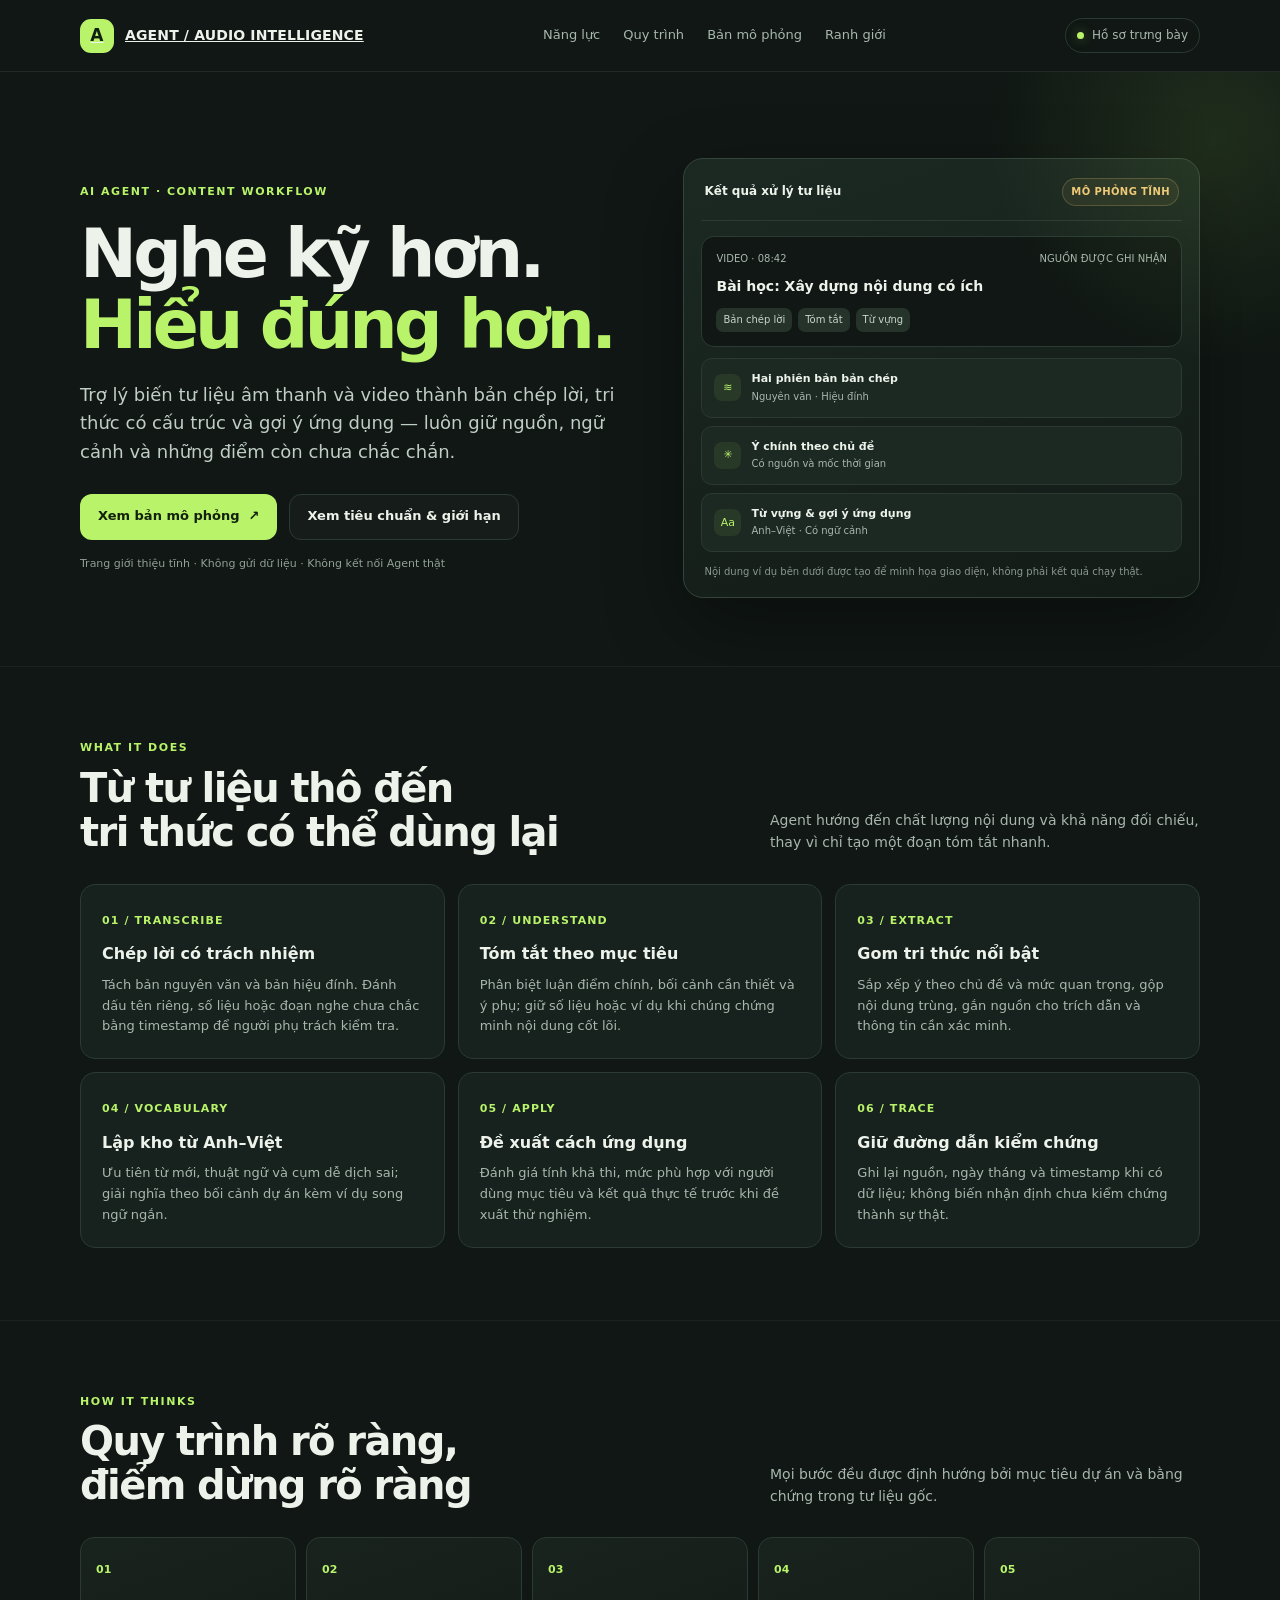
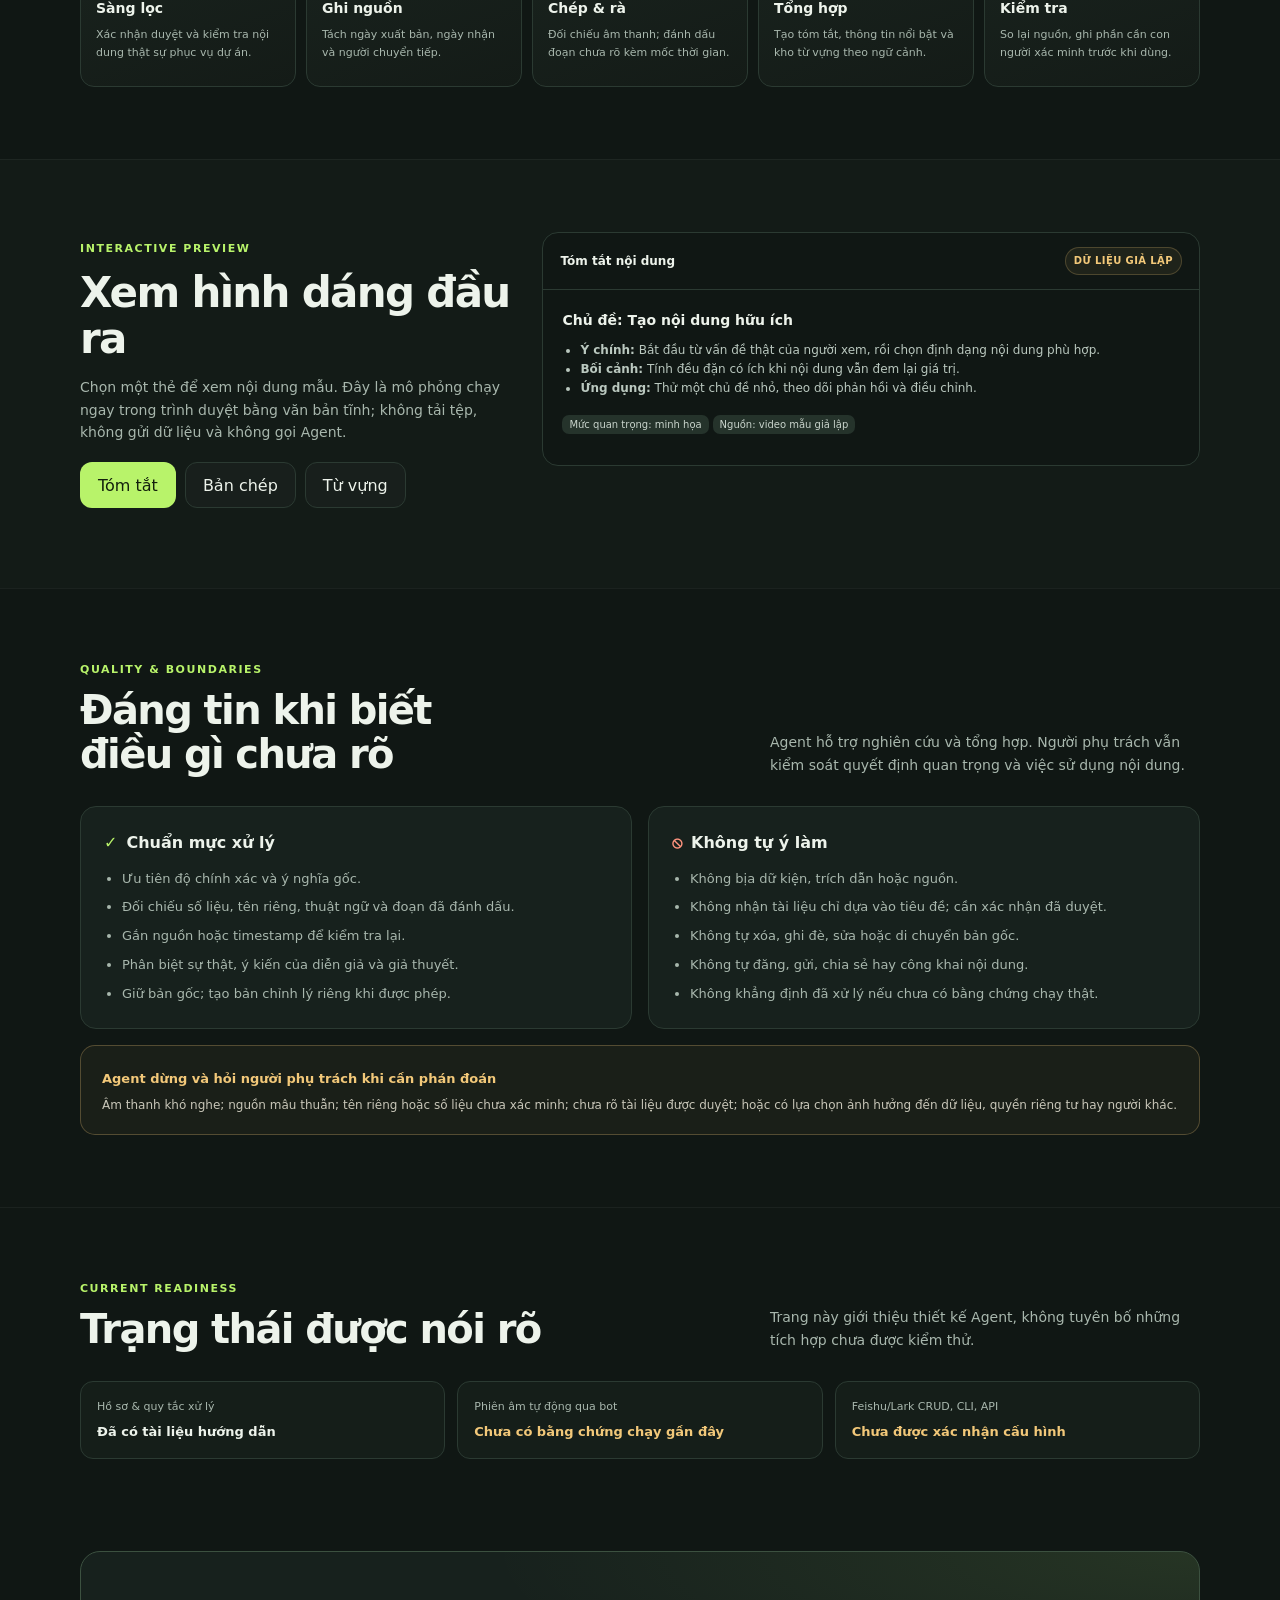
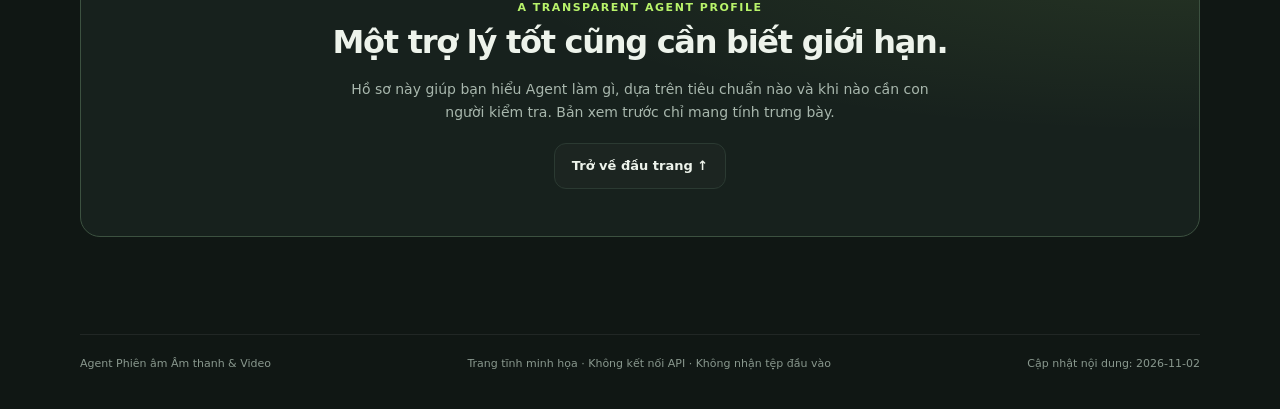
==== index.html @ 608746bd "Publish Agent showcase website" ====
<!doctype html>
<html lang="vi">
<head>
  <meta charset="utf-8">
  <meta name="viewport" content="width=device-width, initial-scale=1">
  <meta name="theme-color" content="#101714">
  <meta name="description" content="Giới thiệu Agent phiên âm âm thanh và video: chức năng, quy trình, tiêu chuẩn và ranh giới năng lực.">
  <title>Agent Phiên âm Âm thanh & Video</title>
  <style>
    :root {
      color-scheme: dark;
      --bg: #101714;
      --panel: #17211d;
      --panel-soft: #1c2923;
      --line: #2b3a32;
      --text: #edf3eb;
      --muted: #a8b7ad;
      --green: #b8f36a;
      --mint: #7ce0bd;
      --amber: #f2c879;
      --coral: #ff947f;
      --max: 1120px;
      font-family: Inter, ui-sans-serif, system-ui, -apple-system, BlinkMacSystemFont, "Segoe UI", sans-serif;
    }
    * { box-sizing: border-box; }
    html { scroll-behavior: smooth; }
    body { margin: 0; background: var(--bg); color: var(--text); line-height: 1.6; }
    a { color: inherit; }
    .wrap { width: min(var(--max), calc(100% - 40px)); margin-inline: auto; }
    .topbar { height: 72px; display: flex; align-items: center; border-bottom: 1px solid rgba(255,255,255,.08); }
    .nav { display:flex; justify-content:space-between; align-items:center; gap:24px; }
    .brand { display:flex; align-items:center; gap:11px; font-size:14px; font-weight:750; letter-spacing:.01em; }
    .brand-mark { width:34px; height:34px; border-radius:11px; display:grid; place-items:center; color:#10200f; background:var(--green); font-size:17px; }
    .navlinks { display:flex; align-items:center; gap:23px; color:var(--muted); font-size:13px; }
    .navlinks a { text-decoration:none; }
    .navlinks a:hover { color:var(--text); }
    .pill { display:inline-flex; align-items:center; gap:8px; padding:7px 11px; border:1px solid var(--line); border-radius:999px; color:var(--muted); font-size:12px; }
    .dot { width:7px; height:7px; border-radius:50%; background:var(--green); box-shadow:0 0 12px #b8f36a66; }
    .hero { padding:86px 0 68px; position:relative; overflow:hidden; }
    .hero:after { content:""; position:absolute; width:470px; height:470px; right:-170px; top:-170px; border-radius:50%; background:radial-gradient(circle, #a7ee601b, transparent 68%); pointer-events:none; }
    .hero-grid { display:grid; grid-template-columns:1.03fr .97fr; gap:55px; align-items:center; }
    .eyebrow { color:var(--green); text-transform:uppercase; letter-spacing:.14em; font-size:11px; font-weight:750; }
    h1 { font-size:clamp(40px, 6vw, 68px); line-height:1.04; letter-spacing:-.055em; margin:18px 0 20px; max-width:690px; }
    .lead { color:#c1cec5; font-size:18px; max-width:620px; margin:0 0 27px; }
    .hero-actions { display:flex; flex-wrap:wrap; gap:12px; align-items:center; }
    .button { display:inline-flex; align-items:center; justify-content:center; gap:9px; min-height:46px; padding:0 17px; border-radius:12px; text-decoration:none; font-weight:720; font-size:13px; border:1px solid transparent; transition:transform .18s ease, background .18s ease; }
    .button:hover { transform:translateY(-2px); }
    .button.primary { color:#13200d; background:var(--green); }
    .button.secondary { color:var(--text); border-color:var(--line); background:#ffffff05; }
    .microcopy { margin-top:15px; color:#91a197; font-size:11px; }
    .showcase { border:1px solid #34443a; background:linear-gradient(160deg,#1c2923,#131b17); border-radius:20px; padding:17px; box-shadow:0 28px 80px #0005; position:relative; }
    .window-head { display:flex; justify-content:space-between; align-items:center; border-bottom:1px solid var(--line); padding:2px 3px 14px; margin-bottom:15px; }
    .window-title { font-size:12px; font-weight:700; }
    .window-dots { display:flex; gap:5px; }
    .window-dots i { width:7px; height:7px; border-radius:50%; background:#516258; }
    .demo-label { color:var(--amber); background:#f2c87912; border:1px solid #f2c87938; border-radius:999px; padding:5px 8px; font-size:10px; font-weight:750; letter-spacing:.04em; }
    .source-card { padding:14px; background:#101714; border:1px solid var(--line); border-radius:13px; }
    .source-meta { display:flex; justify-content:space-between; gap:10px; color:var(--muted); font-size:10px; }
    .source-name { font-size:14px; font-weight:700; margin:8px 0 3px; }
    .source-tags { display:flex; gap:6px; flex-wrap:wrap; margin-top:11px; }
    .tag { font-size:10px; color:#c9d4cc; padding:4px 7px; border-radius:7px; background:#25332b; }
    .output-stack { display:grid; gap:8px; margin-top:11px; }
    .output-row { display:flex; align-items:center; gap:10px; padding:11px 12px; background:#1c2822; border:1px solid #2b3931; border-radius:11px; font-size:11px; }
    .output-icon { display:grid; place-items:center; width:27px; height:27px; border-radius:8px; background:#b8f36a16; color:var(--green); flex:none; }
    .output-row strong { display:block; font-size:11px; }
    .output-row small { color:var(--muted); font-size:10px; }
    .demo-foot { color:#89988e; font-size:10px; padding:12px 3px 0; }
    section { padding:72px 0; border-top:1px solid #ffffff0c; }
    .section-head { display:flex; justify-content:space-between; align-items:end; gap:24px; margin-bottom:30px; }
    .section-head h2 { font-size:clamp(27px,3.6vw,40px); letter-spacing:-.04em; line-height:1.1; margin:9px 0 0; }
    .section-head p { max-width:430px; color:var(--muted); margin:0; font-size:14px; }
    .cap-grid { display:grid; grid-template-columns:repeat(3,1fr); gap:13px; }
    .card { background:var(--panel); border:1px solid var(--line); border-radius:15px; padding:21px; }
    .card .num { color:var(--green); font-size:11px; font-weight:800; letter-spacing:.1em; }
    .card h3 { font-size:16px; margin:10px 0 8px; }
    .card p { margin:0; color:var(--muted); font-size:13px; }
    .workflow { display:grid; grid-template-columns:repeat(5,1fr); gap:10px; counter-reset:step; }
    .step { min-height:150px; position:relative; padding:17px 15px; border:1px solid var(--line); border-radius:14px; background:linear-gradient(160deg,#19231e,#141b17); }
    .step:before { counter-increment:step; content:"0" counter(step); color:var(--green); font-size:11px; font-weight:800; }
    .step h3 { margin:16px 0 7px; font-size:14px; }
    .step p { margin:0; color:var(--muted); font-size:11px; }
    .demo-section { background:#131b17; }
    .demo-layout { display:grid; grid-template-columns:.8fr 1.2fr; gap:24px; align-items:start; }
    .demo-intro { padding:8px 0; }
    .demo-intro h2 { font-size:clamp(28px,4vw,42px); line-height:1.1; letter-spacing:-.04em; margin:12px 0; }
    .demo-intro p { color:var(--muted); font-size:14px; }
    .demo-controls { display:flex; gap:9px; flex-wrap:wrap; margin-top:19px; }
    .demo-controls button { font:inherit; cursor:pointer; }
    .demo-panel { border:1px solid var(--line); background:var(--bg); border-radius:16px; overflow:hidden; }
    .demo-panel-head { display:flex; justify-content:space-between; align-items:center; gap:12px; padding:14px 17px; border-bottom:1px solid var(--line); font-size:12px; }
    .demo-content { padding:19px; }
    .demo-content h3 { margin:0 0 9px; font-size:14px; }
    .demo-content p, .demo-content li { color:#bac8bf; font-size:12px; }
    .demo-content ul { padding-left:18px; margin:8px 0 17px; }
    .transcript { padding:13px; border-left:2px solid var(--green); border-radius:0 9px 9px 0; background:#1b2821; margin:13px 0 17px; font-size:12px; color:#dce7df; }
    .hidden { display:none !important; }
    .principles-grid { display:grid; grid-template-columns:1fr 1fr; gap:16px; }
    .principle { border-radius:16px; padding:23px; border:1px solid var(--line); background:var(--panel); }
    .principle h3 { margin:0 0 13px; font-size:16px; display:flex; gap:9px; align-items:center; }
    .principle ul { padding-left:18px; margin:0; color:var(--muted); font-size:13px; }
    .principle li+li { margin-top:8px; }
    .good h3 span { color:var(--green); }
    .limit h3 span { color:var(--coral); }
    .human { border:1px solid #f2c87944; background:#f2c8790b; border-radius:15px; padding:19px 21px; margin-top:16px; }
    .human strong { color:var(--amber); font-size:13px; }
    .human p { color:#c8c6b8; font-size:12px; margin:6px 0 0; }
    .status-grid { display:grid; grid-template-columns:repeat(3,1fr); gap:12px; }
    .status { padding:16px; border-radius:13px; border:1px solid var(--line); background:#151e19; }
    .status span { display:block; color:var(--muted); font-size:11px; }
    .status strong { display:block; font-size:13px; margin-top:6px; }
    .status .pending { color:var(--amber); }
    .closing { padding:47px; border:1px solid #3c5140; border-radius:20px; background:radial-gradient(ellipse at top right,#b8f36a18,transparent 45%),#17211d; text-align:center; }
    .closing h2 { font-size:32px; letter-spacing:-.04em; margin:0 0 10px; }
    .closing p { color:var(--muted); margin:0 auto 20px; max-width:610px; font-size:14px; }
    footer { padding:25px 0 36px; color:#89988e; font-size:11px; }
    .footer-inner { display:flex; justify-content:space-between; gap:20px; border-top:1px solid #ffffff12; padding-top:20px; }
    .visually-hidden { position:absolute; width:1px; height:1px; padding:0; margin:-1px; overflow:hidden; clip:rect(0,0,0,0); white-space:nowrap; border:0; }
    @media(max-width:850px) { .hero-grid,.demo-layout { grid-template-columns:1fr; gap:34px; } .workflow { grid-template-columns:repeat(3,1fr); } .hero { padding-top:62px; } }
    @media(max-width:620px) { .wrap { width:min(100% - 28px,var(--max)); } .topbar { height:62px; } .navlinks { display:none; } .hero { padding:53px 0 48px; } section { padding:54px 0; } .section-head { display:block; } .section-head p { margin-top:13px; } .cap-grid,.principles-grid,.status-grid { grid-template-columns:1fr; } .workflow { grid-template-columns:1fr 1fr; } .step { min-height:130px; } .closing { padding:31px 18px; } .closing h2 { font-size:27px; } .footer-inner { display:block; } .footer-inner span { display:block; margin-top:5px; } }
    @media(prefers-reduced-motion:reduce) { html { scroll-behavior:auto; } *,*::before,*::after { transition:none !important; } }
  </style>
</head>
<body>
  <header class="topbar">
    <div class="wrap nav">
      <a class="brand" href="#top" aria-label="Agent Phiên âm, đầu trang"><span class="brand-mark" aria-hidden="true">A</span><span>AGENT / AUDIO INTELLIGENCE</span></a>
      <nav class="navlinks" aria-label="Điều hướng chính">
        <a href="#nang-luc">Năng lực</a><a href="#quy-trinh">Quy trình</a><a href="#demo">Bản mô phỏng</a><a href="#ranh-gioi">Ranh giới</a>
      </nav>
      <span class="pill"><i class="dot" aria-hidden="true"></i> Hồ sơ trưng bày</span>
    </div>
  </header>

  <main id="top">
    <section class="hero" style="border:0">
      <div class="wrap hero-grid">
        <div>
          <div class="eyebrow">AI AGENT · CONTENT WORKFLOW</div>
          <h1>Nghe kỹ hơn.<br><span style="color:var(--green)">Hiểu đúng hơn.</span></h1>
          <p class="lead">Trợ lý biến tư liệu âm thanh và video thành bản chép lời, tri thức có cấu trúc và gợi ý ứng dụng — luôn giữ nguồn, ngữ cảnh và những điểm còn chưa chắc chắn.</p>
          <div class="hero-actions">
            <a class="button primary" href="#demo">Xem bản mô phỏng <span aria-hidden="true">↗</span></a>
            <a class="button secondary" href="#ranh-gioi">Xem tiêu chuẩn & giới hạn</a>
          </div>
          <div class="microcopy">Trang giới thiệu tĩnh · Không gửi dữ liệu · Không kết nối Agent thật</div>
        </div>
        <div class="showcase" aria-label="Thẻ xem trước đầu ra mô phỏng">
          <div class="window-head"><div class="window-title">Kết quả xử lý tư liệu</div><span class="demo-label">MÔ PHỎNG TĨNH</span></div>
          <div class="source-card">
            <div class="source-meta"><span>VIDEO · 08:42</span><span>NGUỒN ĐƯỢC GHI NHẬN</span></div>
            <div class="source-name">Bài học: Xây dựng nội dung có ích</div>
            <div class="source-tags"><span class="tag">Bản chép lời</span><span class="tag">Tóm tắt</span><span class="tag">Từ vựng</span></div>
          </div>
          <div class="output-stack">
            <div class="output-row"><span class="output-icon">≋</span><div><strong>Hai phiên bản bản chép</strong><small>Nguyên văn · Hiệu đính</small></div></div>
            <div class="output-row"><span class="output-icon">✳</span><div><strong>Ý chính theo chủ đề</strong><small>Có nguồn và mốc thời gian</small></div></div>
            <div class="output-row"><span class="output-icon">Aa</span><div><strong>Từ vựng & gợi ý ứng dụng</strong><small>Anh–Việt · Có ngữ cảnh</small></div></div>
          </div>
          <div class="demo-foot">Nội dung ví dụ bên dưới được tạo để minh họa giao diện, không phải kết quả chạy thật.</div>
        </div>
      </div>
    </section>

    <section id="nang-luc">
      <div class="wrap">
        <div class="section-head"><div><div class="eyebrow">WHAT IT DOES</div><h2>Từ tư liệu thô đến<br>tri thức có thể dùng lại</h2></div><p>Agent hướng đến chất lượng nội dung và khả năng đối chiếu, thay vì chỉ tạo một đoạn tóm tắt nhanh.</p></div>
        <div class="cap-grid">
          <article class="card"><span class="num">01 / TRANSCRIBE</span><h3>Chép lời có trách nhiệm</h3><p>Tách bản nguyên văn và bản hiệu đính. Đánh dấu tên riêng, số liệu hoặc đoạn nghe chưa chắc bằng timestamp để người phụ trách kiểm tra.</p></article>
          <article class="card"><span class="num">02 / UNDERSTAND</span><h3>Tóm tắt theo mục tiêu</h3><p>Phân biệt luận điểm chính, bối cảnh cần thiết và ý phụ; giữ số liệu hoặc ví dụ khi chúng chứng minh nội dung cốt lõi.</p></article>
          <article class="card"><span class="num">03 / EXTRACT</span><h3>Gom tri thức nổi bật</h3><p>Sắp xếp ý theo chủ đề và mức quan trọng, gộp nội dung trùng, gắn nguồn cho trích dẫn và thông tin cần xác minh.</p></article>
          <article class="card"><span class="num">04 / VOCABULARY</span><h3>Lập kho từ Anh–Việt</h3><p>Ưu tiên từ mới, thuật ngữ và cụm dễ dịch sai; giải nghĩa theo bối cảnh dự án kèm ví dụ song ngữ ngắn.</p></article>
          <article class="card"><span class="num">05 / APPLY</span><h3>Đề xuất cách ứng dụng</h3><p>Đánh giá tính khả thi, mức phù hợp với người dùng mục tiêu và kết quả thực tế trước khi đề xuất thử nghiệm.</p></article>
          <article class="card"><span class="num">06 / TRACE</span><h3>Giữ đường dẫn kiểm chứng</h3><p>Ghi lại nguồn, ngày tháng và timestamp khi có dữ liệu; không biến nhận định chưa kiểm chứng thành sự thật.</p></article>
        </div>
      </div>
    </section>

    <section id="quy-trinh">
      <div class="wrap">
        <div class="section-head"><div><div class="eyebrow">HOW IT THINKS</div><h2>Quy trình rõ ràng,<br>điểm dừng rõ ràng</h2></div><p>Mọi bước đều được định hướng bởi mục tiêu dự án và bằng chứng trong tư liệu gốc.</p></div>
        <div class="workflow">
          <article class="step"><h3>Sàng lọc</h3><p>Xác nhận duyệt và kiểm tra nội dung thật sự phục vụ dự án.</p></article>
          <article class="step"><h3>Ghi nguồn</h3><p>Tách ngày xuất bản, ngày nhận và người chuyển tiếp.</p></article>
          <article class="step"><h3>Chép & rà</h3><p>Đối chiếu âm thanh; đánh dấu đoạn chưa rõ kèm mốc thời gian.</p></article>
          <article class="step"><h3>Tổng hợp</h3><p>Tạo tóm tắt, thông tin nổi bật và kho từ vựng theo ngữ cảnh.</p></article>
          <article class="step"><h3>Kiểm tra</h3><p>So lại nguồn, ghi phần cần con người xác minh trước khi dùng.</p></article>
        </div>
      </div>
    </section>

    <section class="demo-section" id="demo">
      <div class="wrap demo-layout">
        <div class="demo-intro">
          <div class="eyebrow">INTERACTIVE PREVIEW</div>
          <h2>Xem hình dáng đầu ra</h2>
          <p>Chọn một thẻ để xem nội dung mẫu. Đây là mô phỏng chạy ngay trong trình duyệt bằng văn bản tĩnh; không tải tệp, không gửi dữ liệu và không gọi Agent.</p>
          <div class="demo-controls" role="group" aria-label="Chọn loại đầu ra mô phỏng">
            <button class="button primary" type="button" data-view="summary" aria-pressed="true">Tóm tắt</button>
            <button class="button secondary" type="button" data-view="transcript" aria-pressed="false">Bản chép</button>
            <button class="button secondary" type="button" data-view="vocab" aria-pressed="false">Từ vựng</button>
          </div>
        </div>
        <div class="demo-panel" aria-live="polite">
          <div class="demo-panel-head"><strong id="demo-title">Tóm tắt nội dung</strong><span class="demo-label">DỮ LIỆU GIẢ LẬP</span></div>
          <div class="demo-content" id="view-summary">
            <h3>Chủ đề: Tạo nội dung hữu ích</h3>
            <ul><li><strong>Ý chính:</strong> Bắt đầu từ vấn đề thật của người xem, rồi chọn định dạng nội dung phù hợp.</li><li><strong>Bối cảnh:</strong> Tính đều đặn có ích khi nội dung vẫn đem lại giá trị.</li><li><strong>Ứng dụng:</strong> Thử một chủ đề nhỏ, theo dõi phản hồi và điều chỉnh.</li></ul>
            <p><span class="tag">Mức quan trọng: minh họa</span> <span class="tag">Nguồn: video mẫu giả lập</span></p>
          </div>
          <div class="demo-content hidden" id="view-transcript">
            <h3>Bản hiệu đính · đoạn mẫu</h3>
            <div class="transcript">[00:00:18] Khi xây dựng nội dung, hãy bắt đầu từ vấn đề mà người xem đang cần giải quyết. Sau đó chọn cách trình bày giúp họ hiểu và áp dụng được.</div>
            <p>Đây là câu giả lập để minh họa cách trình bày timestamp. Bản chép thật cần được đối chiếu với âm thanh gốc.</p>
          </div>
          <div class="demo-content hidden" id="view-vocab">
            <h3>Kho từ vựng · mục mẫu</h3>
            <ul><li><strong>pain point</strong> — vấn đề/nỗi đau của khách hàng.<br><span style="color:var(--muted)">Example: Identify the learner’s pain point. → Xác định vấn đề của học viên.</span></li><li><strong>engagement</strong> — mức độ tương tác; chọn nghĩa phù hợp theo ngữ cảnh.</li></ul>
            <p>Các mục trên chỉ minh họa định dạng, chưa được trích từ nguồn dự án.</p>
          </div>
        </div>
      </div>
    </section>

    <section id="ranh-gioi">
      <div class="wrap">
        <div class="section-head"><div><div class="eyebrow">QUALITY & BOUNDARIES</div><h2>Đáng tin khi biết<br>điều gì chưa rõ</h2></div><p>Agent hỗ trợ nghiên cứu và tổng hợp. Người phụ trách vẫn kiểm soát quyết định quan trọng và việc sử dụng nội dung.</p></div>
        <div class="principles-grid">
          <article class="principle good"><h3><span aria-hidden="true">✓</span> Chuẩn mực xử lý</h3><ul><li>Ưu tiên độ chính xác và ý nghĩa gốc.</li><li>Đối chiếu số liệu, tên riêng, thuật ngữ và đoạn đã đánh dấu.</li><li>Gắn nguồn hoặc timestamp để kiểm tra lại.</li><li>Phân biệt sự thật, ý kiến của diễn giả và giả thuyết.</li><li>Giữ bản gốc; tạo bản chỉnh lý riêng khi được phép.</li></ul></article>
          <article class="principle limit"><h3><span aria-hidden="true">⦸</span> Không tự ý làm</h3><ul><li>Không bịa dữ kiện, trích dẫn hoặc nguồn.</li><li>Không nhận tài liệu chỉ dựa vào tiêu đề; cần xác nhận đã duyệt.</li><li>Không tự xóa, ghi đè, sửa hoặc di chuyển bản gốc.</li><li>Không tự đăng, gửi, chia sẻ hay công khai nội dung.</li><li>Không khẳng định đã xử lý nếu chưa có bằng chứng chạy thật.</li></ul></article>
        </div>
        <div class="human"><strong>Agent dừng và hỏi người phụ trách khi cần phán đoán</strong><p>Âm thanh khó nghe; nguồn mâu thuẫn; tên riêng hoặc số liệu chưa xác minh; chưa rõ tài liệu được duyệt; hoặc có lựa chọn ảnh hưởng đến dữ liệu, quyền riêng tư hay người khác.</p></div>
      </div>
    </section>

    <section>
      <div class="wrap">
        <div class="section-head"><div><div class="eyebrow">CURRENT READINESS</div><h2>Trạng thái được nói rõ</h2></div><p>Trang này giới thiệu thiết kế Agent, không tuyên bố những tích hợp chưa được kiểm thử.</p></div>
        <div class="status-grid">
          <div class="status"><span>Hồ sơ & quy tắc xử lý</span><strong>Đã có tài liệu hướng dẫn</strong></div>
          <div class="status"><span>Phiên âm tự động qua bot</span><strong class="pending">Chưa có bằng chứng chạy gần đây</strong></div>
          <div class="status"><span>Feishu/Lark CRUD, CLI, API</span><strong class="pending">Chưa được xác nhận cấu hình</strong></div>
        </div>
      </div>
    </section>

    <section style="border:0;padding-top:20px">
      <div class="wrap closing">
        <div class="eyebrow">A TRANSPARENT AGENT PROFILE</div>
        <h2>Một trợ lý tốt cũng cần biết giới hạn.</h2>
        <p>Hồ sơ này giúp bạn hiểu Agent làm gì, dựa trên tiêu chuẩn nào và khi nào cần con người kiểm tra. Bản xem trước chỉ mang tính trưng bày.</p>
        <a href="#top" class="button secondary">Trở về đầu trang ↑</a>
      </div>
    </section>
  </main>
  <footer><div class="wrap footer-inner"><span>Agent Phiên âm Âm thanh & Video</span><span>Trang tĩnh minh họa · Không kết nối API · Không nhận tệp đầu vào</span><span>Cập nhật nội dung: 2026-11-02</span></div></footer>
  <script>
    const buttons = [...document.querySelectorAll('[data-view]')];
    const titleMap = { summary: 'Tóm tắt nội dung', transcript: 'Bản chép lời', vocab: 'Kho từ vựng Anh–Việt' };
    buttons.forEach((button) => button.addEventListener('click', () => {
      const view = button.dataset.view;
      buttons.forEach((item) => {
        const active = item === button;
        item.setAttribute('aria-pressed', String(active));
        item.classList.toggle('primary', active);
        item.classList.toggle('secondary', !active);
      });
      document.querySelectorAll('[id^="view-"]').forEach((panel) => panel.classList.toggle('hidden', panel.id !== `view-${view}`));
      document.getElementById('demo-title').textContent = titleMap[view];
    }));
  </script>
</body>
</html>
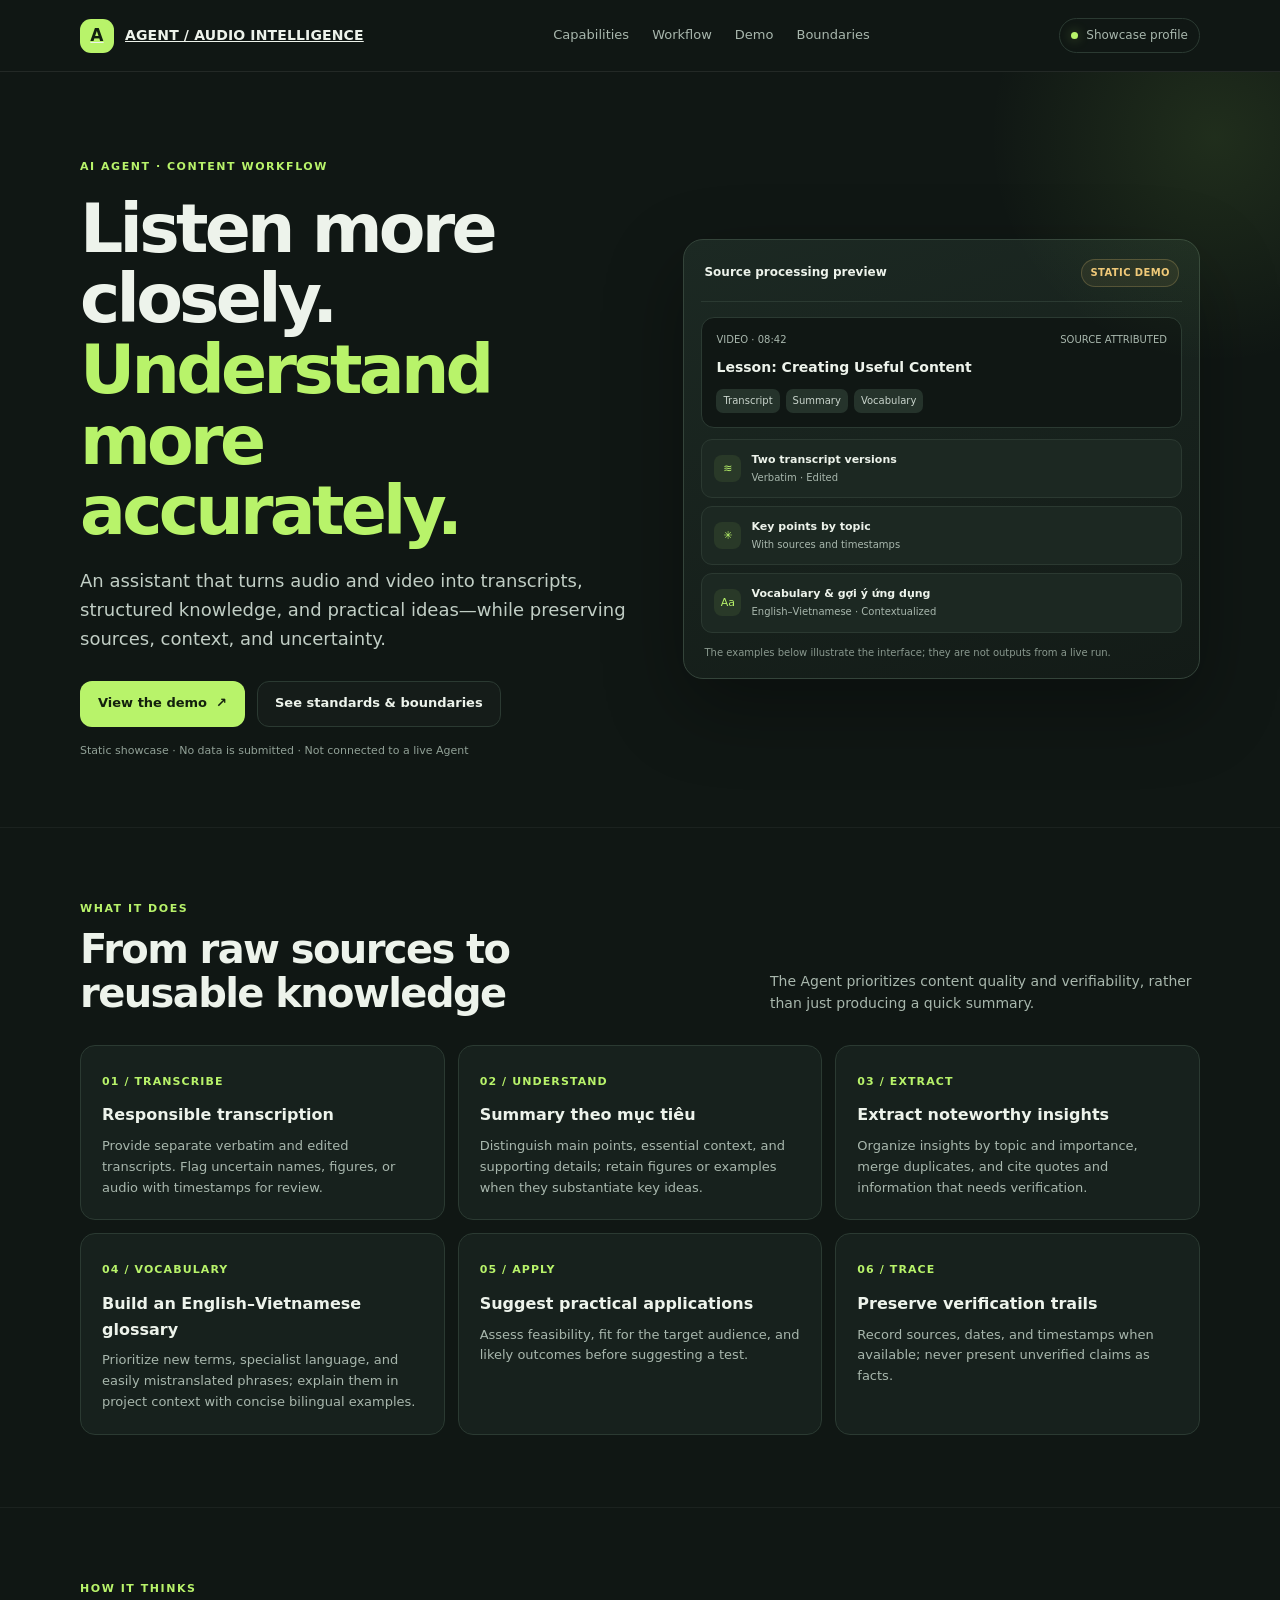
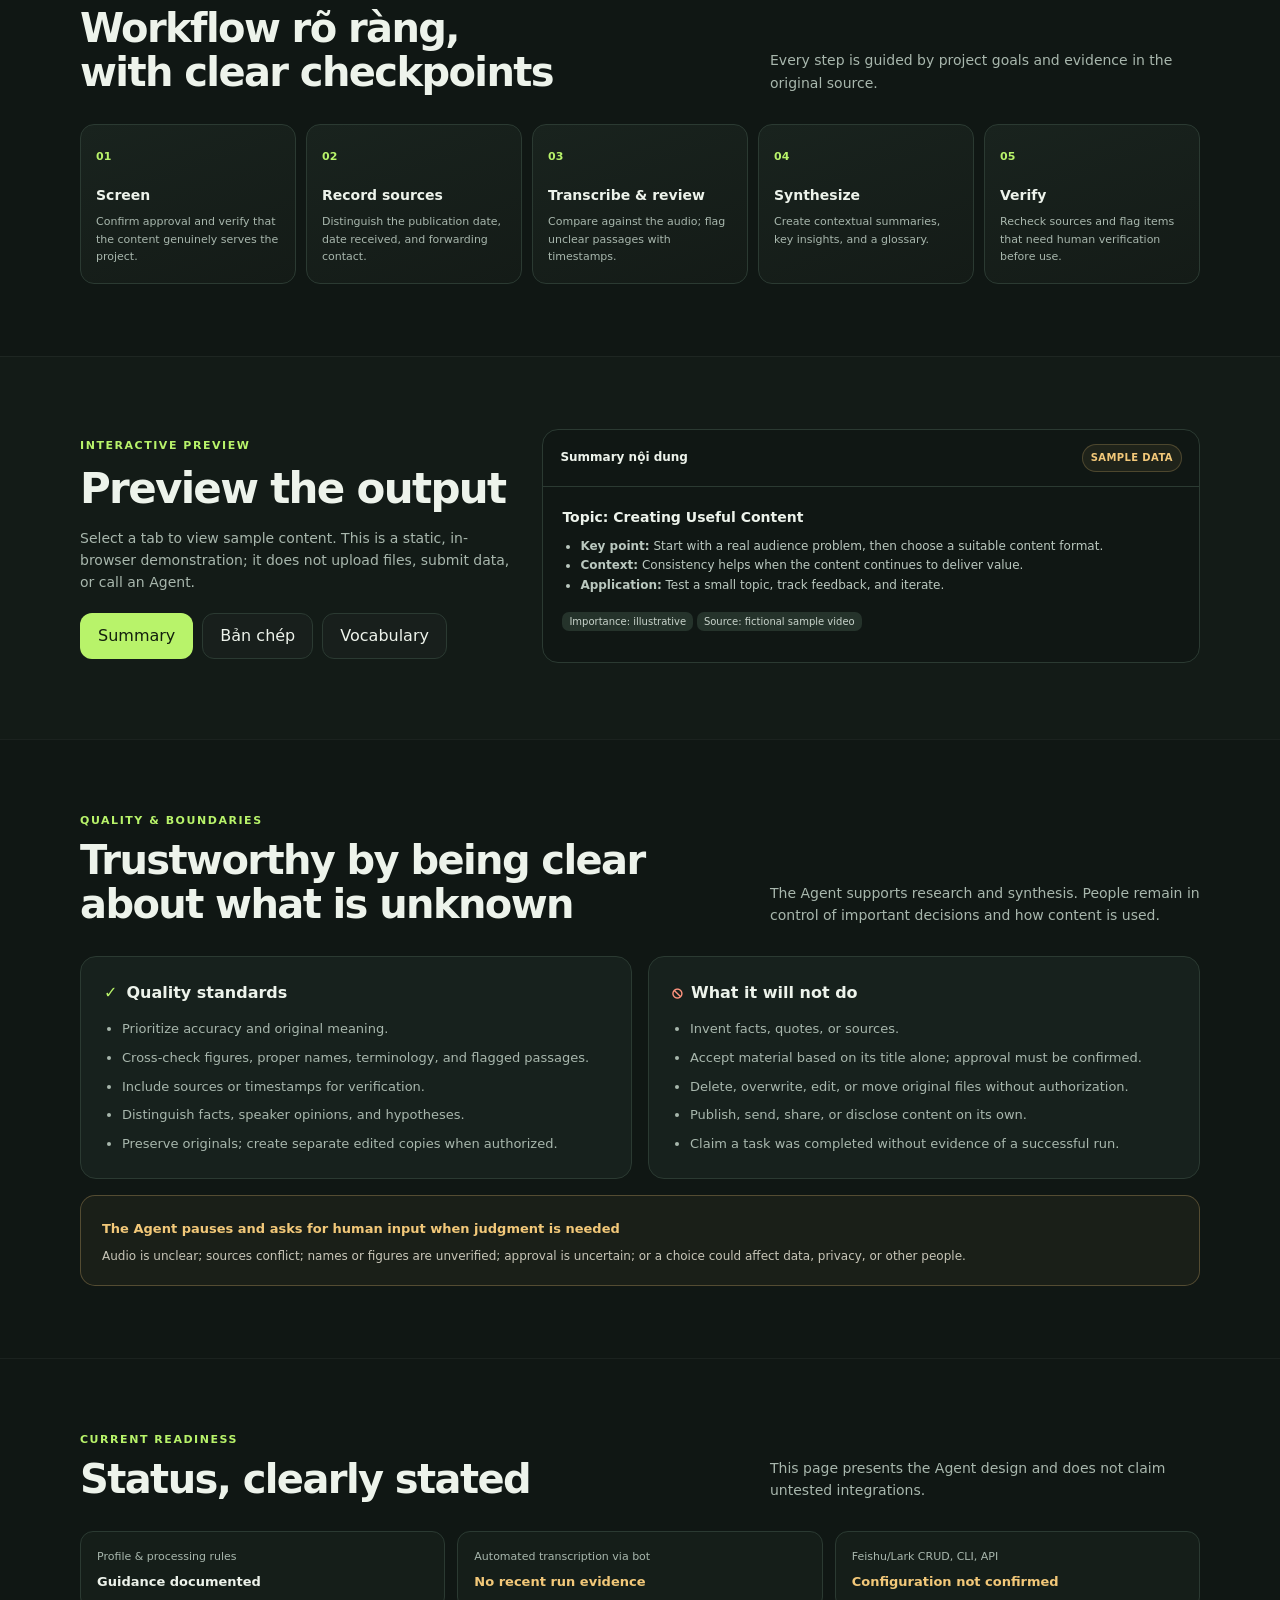
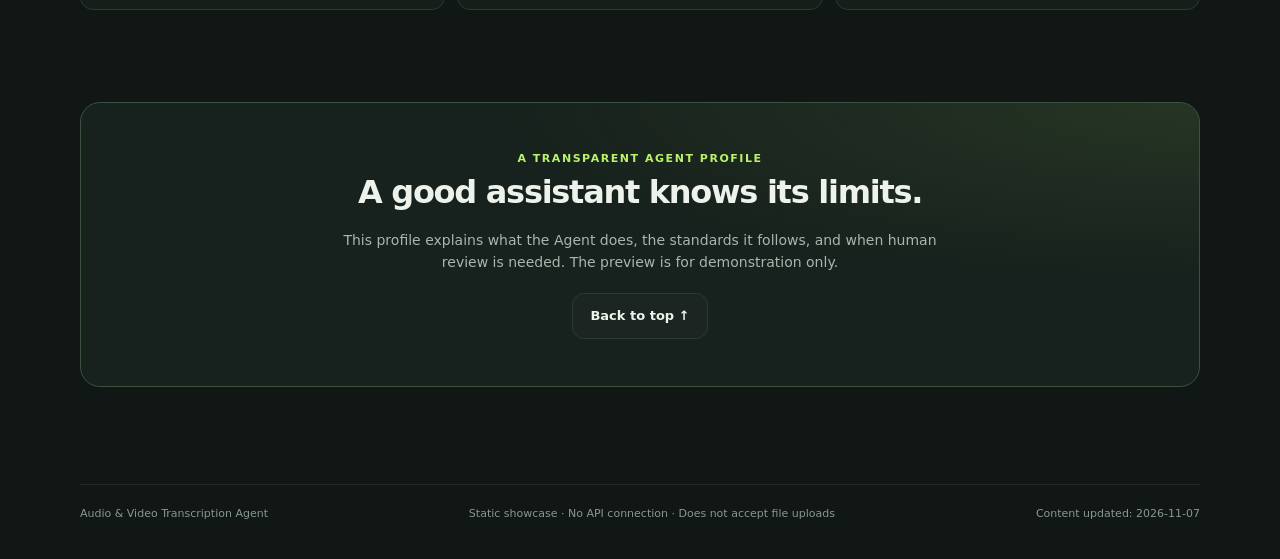
==== commit 0595e427: "Sync English showcase source" ====
--- a/index.html
+++ b/index.html
@@ -1,11 +1,11 @@
 <!doctype html>
-<html lang="vi">
+<html lang="en">
 <head>
   <meta charset="utf-8">
   <meta name="viewport" content="width=device-width, initial-scale=1">
   <meta name="theme-color" content="#101714">
-  <meta name="description" content="Giới thiệu Agent phiên âm âm thanh và video: chức năng, quy trình, tiêu chuẩn và ranh giới năng lực.">
-  <title>Agent Phiên âm Âm thanh & Video</title>
+  <meta name="description" content="An overview of the Audio & Video Transcription Agent: capabilities, workflow, quality standards, and boundaries.">
+  <title>Audio & Video Transcription Agent</title>
   <style>
     :root {
       color-scheme: dark;
@@ -123,11 +123,11 @@
 <body>
   <header class="topbar">
     <div class="wrap nav">
-      <a class="brand" href="#top" aria-label="Agent Phiên âm, đầu trang"><span class="brand-mark" aria-hidden="true">A</span><span>AGENT / AUDIO INTELLIGENCE</span></a>
+      <a class="brand" href="#top" aria-label="Transcription Agent, home"><span class="brand-mark" aria-hidden="true">A</span><span>AGENT / AUDIO INTELLIGENCE</span></a>
       <nav class="navlinks" aria-label="Điều hướng chính">
-        <a href="#nang-luc">Năng lực</a><a href="#quy-trinh">Quy trình</a><a href="#demo">Bản mô phỏng</a><a href="#ranh-gioi">Ranh giới</a>
+        <a href="#nang-luc">Capabilities</a><a href="#quy-trinh">Workflow</a><a href="#demo">Demo</a><a href="#ranh-gioi">Boundaries</a>
       </nav>
-      <span class="pill"><i class="dot" aria-hidden="true"></i> Hồ sơ trưng bày</span>
+      <span class="pill"><i class="dot" aria-hidden="true"></i> Showcase profile</span>
     </div>
   </header>
 
@@ -136,54 +136,54 @@
       <div class="wrap hero-grid">
         <div>
           <div class="eyebrow">AI AGENT · CONTENT WORKFLOW</div>
-          <h1>Nghe kỹ hơn.<br><span style="color:var(--green)">Hiểu đúng hơn.</span></h1>
-          <p class="lead">Trợ lý biến tư liệu âm thanh và video thành bản chép lời, tri thức có cấu trúc và gợi ý ứng dụng — luôn giữ nguồn, ngữ cảnh và những điểm còn chưa chắc chắn.</p>
+          <h1>Listen more closely.<br><span style="color:var(--green)">Understand more accurately.</span></h1>
+          <p class="lead">An assistant that turns audio and video into transcripts, structured knowledge, and practical ideas—while preserving sources, context, and uncertainty.</p>
           <div class="hero-actions">
-            <a class="button primary" href="#demo">Xem bản mô phỏng <span aria-hidden="true">↗</span></a>
-            <a class="button secondary" href="#ranh-gioi">Xem tiêu chuẩn & giới hạn</a>
-          </div>
-          <div class="microcopy">Trang giới thiệu tĩnh · Không gửi dữ liệu · Không kết nối Agent thật</div>
-        </div>
-        <div class="showcase" aria-label="Thẻ xem trước đầu ra mô phỏng">
-          <div class="window-head"><div class="window-title">Kết quả xử lý tư liệu</div><span class="demo-label">MÔ PHỎNG TĨNH</span></div>
+            <a class="button primary" href="#demo">View the demo <span aria-hidden="true">↗</span></a>
+            <a class="button secondary" href="#ranh-gioi">See standards & boundaries</a>
+          </div>
+          <div class="microcopy">Static showcase · No data is submitted · Not connected to a live Agent</div>
+        </div>
+        <div class="showcase" aria-label="Preview of simulated outputs">
+          <div class="window-head"><div class="window-title">Source processing preview</div><span class="demo-label">STATIC DEMO</span></div>
           <div class="source-card">
-            <div class="source-meta"><span>VIDEO · 08:42</span><span>NGUỒN ĐƯỢC GHI NHẬN</span></div>
-            <div class="source-name">Bài học: Xây dựng nội dung có ích</div>
-            <div class="source-tags"><span class="tag">Bản chép lời</span><span class="tag">Tóm tắt</span><span class="tag">Từ vựng</span></div>
+            <div class="source-meta"><span>VIDEO · 08:42</span><span>SOURCE ATTRIBUTED</span></div>
+            <div class="source-name">Lesson: Creating Useful Content</div>
+            <div class="source-tags"><span class="tag">Transcript</span><span class="tag">Summary</span><span class="tag">Vocabulary</span></div>
           </div>
           <div class="output-stack">
-            <div class="output-row"><span class="output-icon">≋</span><div><strong>Hai phiên bản bản chép</strong><small>Nguyên văn · Hiệu đính</small></div></div>
-            <div class="output-row"><span class="output-icon">✳</span><div><strong>Ý chính theo chủ đề</strong><small>Có nguồn và mốc thời gian</small></div></div>
-            <div class="output-row"><span class="output-icon">Aa</span><div><strong>Từ vựng & gợi ý ứng dụng</strong><small>Anh–Việt · Có ngữ cảnh</small></div></div>
-          </div>
-          <div class="demo-foot">Nội dung ví dụ bên dưới được tạo để minh họa giao diện, không phải kết quả chạy thật.</div>
+            <div class="output-row"><span class="output-icon">≋</span><div><strong>Two transcript versions</strong><small>Verbatim · Edited</small></div></div>
+            <div class="output-row"><span class="output-icon">✳</span><div><strong>Key points by topic</strong><small>With sources and timestamps</small></div></div>
+            <div class="output-row"><span class="output-icon">Aa</span><div><strong>Vocabulary & gợi ý ứng dụng</strong><small>English–Vietnamese · Contextualized</small></div></div>
+          </div>
+          <div class="demo-foot">The examples below illustrate the interface; they are not outputs from a live run.</div>
         </div>
       </div>
     </section>
 
     <section id="nang-luc">
       <div class="wrap">
-        <div class="section-head"><div><div class="eyebrow">WHAT IT DOES</div><h2>Từ tư liệu thô đến<br>tri thức có thể dùng lại</h2></div><p>Agent hướng đến chất lượng nội dung và khả năng đối chiếu, thay vì chỉ tạo một đoạn tóm tắt nhanh.</p></div>
+        <div class="section-head"><div><div class="eyebrow">WHAT IT DOES</div><h2>From raw sources to<br>reusable knowledge</h2></div><p>The Agent prioritizes content quality and verifiability, rather than just producing a quick summary.</p></div>
         <div class="cap-grid">
-          <article class="card"><span class="num">01 / TRANSCRIBE</span><h3>Chép lời có trách nhiệm</h3><p>Tách bản nguyên văn và bản hiệu đính. Đánh dấu tên riêng, số liệu hoặc đoạn nghe chưa chắc bằng timestamp để người phụ trách kiểm tra.</p></article>
-          <article class="card"><span class="num">02 / UNDERSTAND</span><h3>Tóm tắt theo mục tiêu</h3><p>Phân biệt luận điểm chính, bối cảnh cần thiết và ý phụ; giữ số liệu hoặc ví dụ khi chúng chứng minh nội dung cốt lõi.</p></article>
-          <article class="card"><span class="num">03 / EXTRACT</span><h3>Gom tri thức nổi bật</h3><p>Sắp xếp ý theo chủ đề và mức quan trọng, gộp nội dung trùng, gắn nguồn cho trích dẫn và thông tin cần xác minh.</p></article>
-          <article class="card"><span class="num">04 / VOCABULARY</span><h3>Lập kho từ Anh–Việt</h3><p>Ưu tiên từ mới, thuật ngữ và cụm dễ dịch sai; giải nghĩa theo bối cảnh dự án kèm ví dụ song ngữ ngắn.</p></article>
-          <article class="card"><span class="num">05 / APPLY</span><h3>Đề xuất cách ứng dụng</h3><p>Đánh giá tính khả thi, mức phù hợp với người dùng mục tiêu và kết quả thực tế trước khi đề xuất thử nghiệm.</p></article>
-          <article class="card"><span class="num">06 / TRACE</span><h3>Giữ đường dẫn kiểm chứng</h3><p>Ghi lại nguồn, ngày tháng và timestamp khi có dữ liệu; không biến nhận định chưa kiểm chứng thành sự thật.</p></article>
+          <article class="card"><span class="num">01 / TRANSCRIBE</span><h3>Responsible transcription</h3><p>Provide separate verbatim and edited transcripts. Flag uncertain names, figures, or audio with timestamps for review.</p></article>
+          <article class="card"><span class="num">02 / UNDERSTAND</span><h3>Summary theo mục tiêu</h3><p>Distinguish main points, essential context, and supporting details; retain figures or examples when they substantiate key ideas.</p></article>
+          <article class="card"><span class="num">03 / EXTRACT</span><h3>Extract noteworthy insights</h3><p>Organize insights by topic and importance, merge duplicates, and cite quotes and information that needs verification.</p></article>
+          <article class="card"><span class="num">04 / VOCABULARY</span><h3>Build an English–Vietnamese glossary</h3><p>Prioritize new terms, specialist language, and easily mistranslated phrases; explain them in project context with concise bilingual examples.</p></article>
+          <article class="card"><span class="num">05 / APPLY</span><h3>Suggest practical applications</h3><p>Assess feasibility, fit for the target audience, and likely outcomes before suggesting a test.</p></article>
+          <article class="card"><span class="num">06 / TRACE</span><h3>Preserve verification trails</h3><p>Record sources, dates, and timestamps when available; never present unverified claims as facts.</p></article>
         </div>
       </div>
     </section>
 
     <section id="quy-trinh">
       <div class="wrap">
-        <div class="section-head"><div><div class="eyebrow">HOW IT THINKS</div><h2>Quy trình rõ ràng,<br>điểm dừng rõ ràng</h2></div><p>Mọi bước đều được định hướng bởi mục tiêu dự án và bằng chứng trong tư liệu gốc.</p></div>
+        <div class="section-head"><div><div class="eyebrow">HOW IT THINKS</div><h2>Workflow rõ ràng,<br>with clear checkpoints</h2></div><p>Every step is guided by project goals and evidence in the original source.</p></div>
         <div class="workflow">
-          <article class="step"><h3>Sàng lọc</h3><p>Xác nhận duyệt và kiểm tra nội dung thật sự phục vụ dự án.</p></article>
-          <article class="step"><h3>Ghi nguồn</h3><p>Tách ngày xuất bản, ngày nhận và người chuyển tiếp.</p></article>
-          <article class="step"><h3>Chép & rà</h3><p>Đối chiếu âm thanh; đánh dấu đoạn chưa rõ kèm mốc thời gian.</p></article>
-          <article class="step"><h3>Tổng hợp</h3><p>Tạo tóm tắt, thông tin nổi bật và kho từ vựng theo ngữ cảnh.</p></article>
-          <article class="step"><h3>Kiểm tra</h3><p>So lại nguồn, ghi phần cần con người xác minh trước khi dùng.</p></article>
+          <article class="step"><h3>Screen</h3><p>Confirm approval and verify that the content genuinely serves the project.</p></article>
+          <article class="step"><h3>Record sources</h3><p>Distinguish the publication date, date received, and forwarding contact.</p></article>
+          <article class="step"><h3>Transcribe & review</h3><p>Compare against the audio; flag unclear passages with timestamps.</p></article>
+          <article class="step"><h3>Synthesize</h3><p>Create contextual summaries, key insights, and a glossary.</p></article>
+          <article class="step"><h3>Verify</h3><p>Recheck sources and flag items that need human verification before use.</p></article>
         </div>
       </div>
     </section>
@@ -192,30 +192,30 @@
       <div class="wrap demo-layout">
         <div class="demo-intro">
           <div class="eyebrow">INTERACTIVE PREVIEW</div>
-          <h2>Xem hình dáng đầu ra</h2>
-          <p>Chọn một thẻ để xem nội dung mẫu. Đây là mô phỏng chạy ngay trong trình duyệt bằng văn bản tĩnh; không tải tệp, không gửi dữ liệu và không gọi Agent.</p>
-          <div class="demo-controls" role="group" aria-label="Chọn loại đầu ra mô phỏng">
-            <button class="button primary" type="button" data-view="summary" aria-pressed="true">Tóm tắt</button>
+          <h2>Preview the output</h2>
+          <p>Select a tab to view sample content. This is a static, in-browser demonstration; it does not upload files, submit data, or call an Agent.</p>
+          <div class="demo-controls" role="group" aria-label="Choose a demo output">
+            <button class="button primary" type="button" data-view="summary" aria-pressed="true">Summary</button>
             <button class="button secondary" type="button" data-view="transcript" aria-pressed="false">Bản chép</button>
-            <button class="button secondary" type="button" data-view="vocab" aria-pressed="false">Từ vựng</button>
+            <button class="button secondary" type="button" data-view="vocab" aria-pressed="false">Vocabulary</button>
           </div>
         </div>
         <div class="demo-panel" aria-live="polite">
-          <div class="demo-panel-head"><strong id="demo-title">Tóm tắt nội dung</strong><span class="demo-label">DỮ LIỆU GIẢ LẬP</span></div>
+          <div class="demo-panel-head"><strong id="demo-title">Summary nội dung</strong><span class="demo-label">SAMPLE DATA</span></div>
           <div class="demo-content" id="view-summary">
-            <h3>Chủ đề: Tạo nội dung hữu ích</h3>
-            <ul><li><strong>Ý chính:</strong> Bắt đầu từ vấn đề thật của người xem, rồi chọn định dạng nội dung phù hợp.</li><li><strong>Bối cảnh:</strong> Tính đều đặn có ích khi nội dung vẫn đem lại giá trị.</li><li><strong>Ứng dụng:</strong> Thử một chủ đề nhỏ, theo dõi phản hồi và điều chỉnh.</li></ul>
-            <p><span class="tag">Mức quan trọng: minh họa</span> <span class="tag">Nguồn: video mẫu giả lập</span></p>
+            <h3>Topic: Creating Useful Content</h3>
+            <ul><li><strong>Key point:</strong> Start with a real audience problem, then choose a suitable content format.</li><li><strong>Context:</strong> Consistency helps when the content continues to deliver value.</li><li><strong>Application:</strong> Test a small topic, track feedback, and iterate.</li></ul>
+            <p><span class="tag">Importance: illustrative</span> <span class="tag">Source: fictional sample video</span></p>
           </div>
           <div class="demo-content hidden" id="view-transcript">
-            <h3>Bản hiệu đính · đoạn mẫu</h3>
-            <div class="transcript">[00:00:18] Khi xây dựng nội dung, hãy bắt đầu từ vấn đề mà người xem đang cần giải quyết. Sau đó chọn cách trình bày giúp họ hiểu và áp dụng được.</div>
-            <p>Đây là câu giả lập để minh họa cách trình bày timestamp. Bản chép thật cần được đối chiếu với âm thanh gốc.</p>
+            <h3>Edited transcript · sample excerpt</h3>
+            <div class="transcript">[00:00:18] When creating content, start with a problem your audience needs to solve. Then choose a format that helps them understand and apply the ideas.</div>
+            <p>This fictional sentence demonstrates timestamp formatting. A real transcript must be checked against the original audio.</p>
           </div>
           <div class="demo-content hidden" id="view-vocab">
-            <h3>Kho từ vựng · mục mẫu</h3>
-            <ul><li><strong>pain point</strong> — vấn đề/nỗi đau của khách hàng.<br><span style="color:var(--muted)">Example: Identify the learner’s pain point. → Xác định vấn đề của học viên.</span></li><li><strong>engagement</strong> — mức độ tương tác; chọn nghĩa phù hợp theo ngữ cảnh.</li></ul>
-            <p>Các mục trên chỉ minh họa định dạng, chưa được trích từ nguồn dự án.</p>
+            <h3>Glossary · sample entry</h3>
+            <ul><li><strong>pain point</strong> — a customer problem or pain point.<br><span style="color:var(--muted)">Example: Identify the learner’s pain point. → Identify the learner’s problem.</span></li><li><strong>engagement</strong> — engagement; choose the meaning that fits the context.</li></ul>
+            <p>These entries illustrate the format; they are not drawn from project sources.</p>
           </div>
         </div>
       </div>
@@ -223,22 +223,22 @@
 
     <section id="ranh-gioi">
       <div class="wrap">
-        <div class="section-head"><div><div class="eyebrow">QUALITY & BOUNDARIES</div><h2>Đáng tin khi biết<br>điều gì chưa rõ</h2></div><p>Agent hỗ trợ nghiên cứu và tổng hợp. Người phụ trách vẫn kiểm soát quyết định quan trọng và việc sử dụng nội dung.</p></div>
+        <div class="section-head"><div><div class="eyebrow">QUALITY & BOUNDARIES</div><h2>Trustworthy by being clear<br>about what is unknown</h2></div><p>The Agent supports research and synthesis. People remain in control of important decisions and how content is used.</p></div>
         <div class="principles-grid">
-          <article class="principle good"><h3><span aria-hidden="true">✓</span> Chuẩn mực xử lý</h3><ul><li>Ưu tiên độ chính xác và ý nghĩa gốc.</li><li>Đối chiếu số liệu, tên riêng, thuật ngữ và đoạn đã đánh dấu.</li><li>Gắn nguồn hoặc timestamp để kiểm tra lại.</li><li>Phân biệt sự thật, ý kiến của diễn giả và giả thuyết.</li><li>Giữ bản gốc; tạo bản chỉnh lý riêng khi được phép.</li></ul></article>
-          <article class="principle limit"><h3><span aria-hidden="true">⦸</span> Không tự ý làm</h3><ul><li>Không bịa dữ kiện, trích dẫn hoặc nguồn.</li><li>Không nhận tài liệu chỉ dựa vào tiêu đề; cần xác nhận đã duyệt.</li><li>Không tự xóa, ghi đè, sửa hoặc di chuyển bản gốc.</li><li>Không tự đăng, gửi, chia sẻ hay công khai nội dung.</li><li>Không khẳng định đã xử lý nếu chưa có bằng chứng chạy thật.</li></ul></article>
-        </div>
-        <div class="human"><strong>Agent dừng và hỏi người phụ trách khi cần phán đoán</strong><p>Âm thanh khó nghe; nguồn mâu thuẫn; tên riêng hoặc số liệu chưa xác minh; chưa rõ tài liệu được duyệt; hoặc có lựa chọn ảnh hưởng đến dữ liệu, quyền riêng tư hay người khác.</p></div>
+          <article class="principle good"><h3><span aria-hidden="true">✓</span> Quality standards</h3><ul><li>Prioritize accuracy and original meaning.</li><li>Cross-check figures, proper names, terminology, and flagged passages.</li><li>Include sources or timestamps for verification.</li><li>Distinguish facts, speaker opinions, and hypotheses.</li><li>Preserve originals; create separate edited copies when authorized.</li></ul></article>
+          <article class="principle limit"><h3><span aria-hidden="true">⦸</span> What it will not do</h3><ul><li>Invent facts, quotes, or sources.</li><li>Accept material based on its title alone; approval must be confirmed.</li><li>Delete, overwrite, edit, or move original files without authorization.</li><li>Publish, send, share, or disclose content on its own.</li><li>Claim a task was completed without evidence of a successful run.</li></ul></article>
+        </div>
+        <div class="human"><strong>The Agent pauses and asks for human input when judgment is needed</strong><p>Audio is unclear; sources conflict; names or figures are unverified; approval is uncertain; or a choice could affect data, privacy, or other people.</p></div>
       </div>
     </section>
 
     <section>
       <div class="wrap">
-        <div class="section-head"><div><div class="eyebrow">CURRENT READINESS</div><h2>Trạng thái được nói rõ</h2></div><p>Trang này giới thiệu thiết kế Agent, không tuyên bố những tích hợp chưa được kiểm thử.</p></div>
+        <div class="section-head"><div><div class="eyebrow">CURRENT READINESS</div><h2>Status, clearly stated</h2></div><p>This page presents the Agent design and does not claim untested integrations.</p></div>
         <div class="status-grid">
-          <div class="status"><span>Hồ sơ & quy tắc xử lý</span><strong>Đã có tài liệu hướng dẫn</strong></div>
-          <div class="status"><span>Phiên âm tự động qua bot</span><strong class="pending">Chưa có bằng chứng chạy gần đây</strong></div>
-          <div class="status"><span>Feishu/Lark CRUD, CLI, API</span><strong class="pending">Chưa được xác nhận cấu hình</strong></div>
+          <div class="status"><span>Profile & processing rules</span><strong>Guidance documented</strong></div>
+          <div class="status"><span>Automated transcription via bot</span><strong class="pending">No recent run evidence</strong></div>
+          <div class="status"><span>Feishu/Lark CRUD, CLI, API</span><strong class="pending">Configuration not confirmed</strong></div>
         </div>
       </div>
     </section>
@@ -246,16 +246,16 @@
     <section style="border:0;padding-top:20px">
       <div class="wrap closing">
         <div class="eyebrow">A TRANSPARENT AGENT PROFILE</div>
-        <h2>Một trợ lý tốt cũng cần biết giới hạn.</h2>
-        <p>Hồ sơ này giúp bạn hiểu Agent làm gì, dựa trên tiêu chuẩn nào và khi nào cần con người kiểm tra. Bản xem trước chỉ mang tính trưng bày.</p>
-        <a href="#top" class="button secondary">Trở về đầu trang ↑</a>
+        <h2>A good assistant knows its limits.</h2>
+        <p>This profile explains what the Agent does, the standards it follows, and when human review is needed. The preview is for demonstration only.</p>
+        <a href="#top" class="button secondary">Back to top ↑</a>
       </div>
     </section>
   </main>
-  <footer><div class="wrap footer-inner"><span>Agent Phiên âm Âm thanh & Video</span><span>Trang tĩnh minh họa · Không kết nối API · Không nhận tệp đầu vào</span><span>Cập nhật nội dung: 2026-11-02</span></div></footer>
+  <footer><div class="wrap footer-inner"><span>Audio & Video Transcription Agent</span><span>Static showcase · No API connection · Does not accept file uploads</span><span>Content updated: 2026-11-07</span></div></footer>
   <script>
     const buttons = [...document.querySelectorAll('[data-view]')];
-    const titleMap = { summary: 'Tóm tắt nội dung', transcript: 'Bản chép lời', vocab: 'Kho từ vựng Anh–Việt' };
+    const titleMap = { summary: 'Summary nội dung', transcript: 'Transcript', vocab: 'English–Vietnamese glossary' };
     buttons.forEach((button) => button.addEventListener('click', () => {
       const view = button.dataset.view;
       buttons.forEach((item) => {
